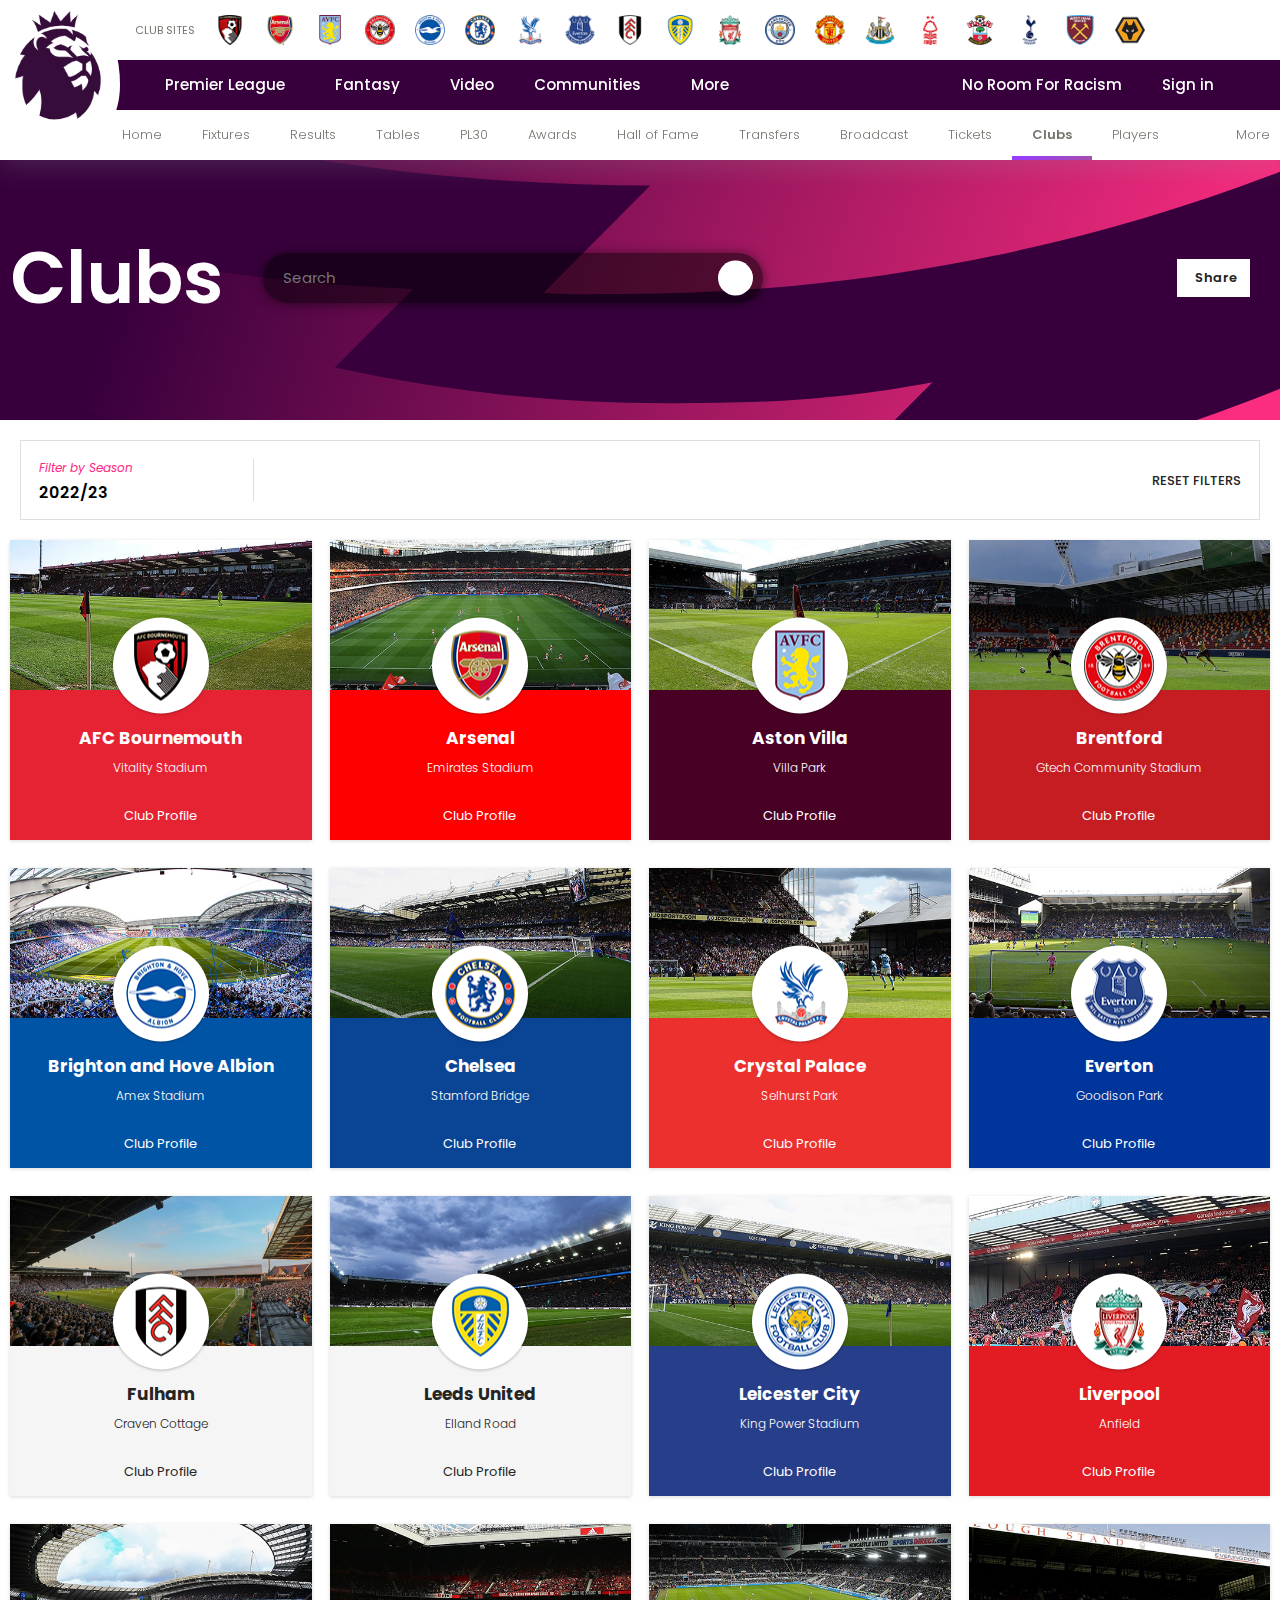
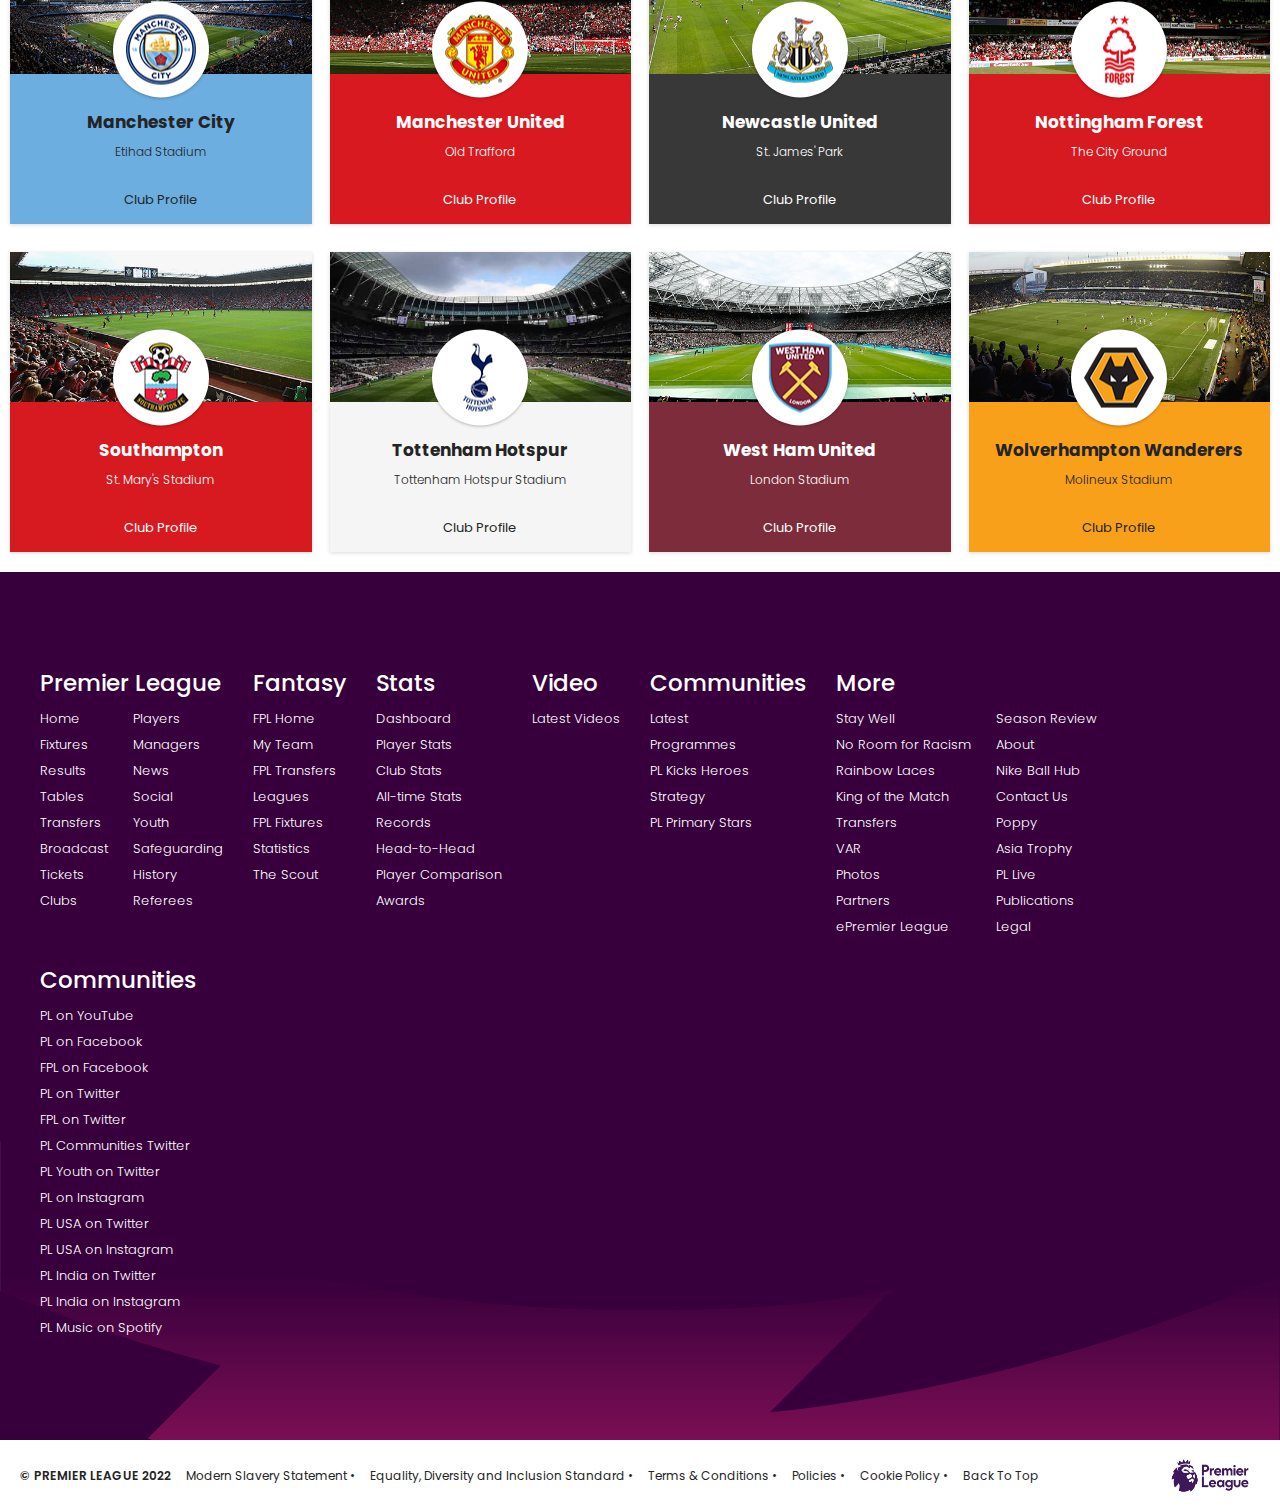
==== index.html @ 2822ce10 "first commit" ====
<!DOCTYPE html>
<html lang="en">

<head>
    <meta charset="UTF-8">
    <meta http-equiv="X-UA-Compatible" content="IE=edge">
    <meta name="viewport" content="width=device-width, initial-scale=1.0">
    <title>Premier League Football News, Fixtures, Scores & Results</title>
    <link rel="stylesheet" href="https://cdnjs.cloudflare.com/ajax/libs/font-awesome/6.2.0/css/all.min.css"
        integrity="sha512-xh6O/CkQoPOWDdYTDqeRdPCVd1SpvCA9XXcUnZS2FmJNp1coAFzvtCN9BmamE+4aHK8yyUHUSCcJHgXloTyT2A=="
        crossorigin="anonymous" referrerpolicy="no-referrer" />
    <link rel="shortcut icon" href="./assets/img/favicon.ico" />
    <link rel="stylesheet" href="./assets/css/style.css">
</head>

<body>
    <div class="wrapper">
        <header>
            <div class="header">
                <div class="header-top">
                    <p>CLUB SITES</p>
                    <a href="#!"><img src="./assets/img/t1.png" alt=""></a>
                    <a href="#!"><img src="./assets/img/t2.png" alt=""></a>
                    <a href="#!"><img src="./assets/img/t3.png" alt=""></a>
                    <a href="#!"><img src="./assets/img/t4.png" alt=""></a>
                    <a href="#!"><img src="./assets/img/t5.png" alt=""></a>
                    <a href="#!"><img src="./assets/img/t6.png" alt=""></a>
                    <a href="#!"><img src="./assets/img/t7.png" alt=""></a>
                    <a href="#!"><img src="./assets/img/t8.png" alt=""></a>
                    <a href="#!"><img src="./assets/img/t9.png" alt=""></a>
                    <a href="#!"><img src="./assets/img/t10.png" alt=""></a>
                    <a href="#!"><img src="./assets/img/t12.png" alt=""></a>
                    <a href="#!"><img src="./assets/img/t13.png" alt=""></a>
                    <a href="#!"><img src="./assets/img/t14.png" alt=""></a>
                    <a href="#!"><img src="./assets/img/t15.png" alt=""></a>
                    <a href="#!"><img src="./assets/img/t16.png" alt=""></a>
                    <a href="#!"><img src="./assets/img/t17.png" alt=""></a>
                    <a href="#!"><img src="./assets/img/t18.png" alt=""></a>
                    <a href="#!"><img src="./assets/img/t19.png" alt=""></a>
                    <a href="#!"><img src="./assets/img/t20.png" alt=""></a>
                </div>
                <div class="header-middle">
                    <ul class="header-menu">
                        <a href="./" class="header-menu-logo">
                            <img src="./assets/img/svgexport-3.png" alt="">
                        </a>

                        <a href="./" class="header-menu-logo-sm">
                            <img src="./assets/img/logo.png" alt="">
                        </a>

                        <li class="header-menu-item">
                            <a href="#!" class="header-menu-link">Premier League
                                <i class="fa-solid fa-caret-down"></i>
                            </a>
                        </li>
                        <li class="header-menu-item">
                            <a href="#!" class="header-menu-link">Fantasy
                                <i class="fa-solid fa-caret-down"></i>
                            </a>
                        </li>
                        <li class="header-menu-item">
                            <a href="#!" class="header-menu-link">Video</a>
                        </li>
                        <li class="header-menu-item">
                            <a href="#!" class="header-menu-link">Communities
                                <i class="fa-solid fa-caret-down"></i>
                            </a>
                        </li>
                        <li class="header-menu-item">
                            <a href="#!" class="header-menu-link">More
                                <i class="fa-solid fa-caret-down"></i>
                            </a>
                        </li>
                    </ul>

                    <div class="header-auth">
                        <a href="#!" class="header-auth-link">No Room For Racism</a>
                        <a href="#!" class="header-auth-link">Sign in</a>
                        <a href="#!" class="header-auth-search">
                            <i class="fa-solid fa-magnifying-glass "></i>
                        </a>
                        <a href="#!" class="header-auth-toggle">
                            <i class="fa-solid fa-bars"></i>
                        </a>

                    </div>
                </div>



                <div class="header-bottom">
                    <ul class="header-nav">
                        <li class="header-nav-item">
                            <a href="#!" class="header-nav-link">
                                Home
                            </a>
                        </li>
                        <li class="header-nav-item">
                            <a href="#!" class="header-nav-link">
                                Fixtures
                            </a>
                        </li>
                        <li class="header-nav-item">
                            <a href="#!" class="header-nav-link">
                                Results
                            </a>
                        </li>
                        <li class="header-nav-item">
                            <a href="#!" class="header-nav-link">
                                Tables
                            </a>
                        </li>
                        <li class="header-nav-item">
                            <a href="#!" class="header-nav-link">
                                PL30
                            </a>
                        </li>
                        <li class="header-nav-item">
                            <a href="#!" class="header-nav-link">
                                Awards
                            </a>
                        </li>
                        <li class="header-nav-item">
                            <a href="#!" class="header-nav-link">
                                Hall of Fame
                            </a>
                        </li>
                        <li class="header-nav-item">
                            <a href="#!" class="header-nav-link">
                                Transfers
                            </a>
                        </li>
                        <li class="header-nav-item">
                            <a href="#!" class="header-nav-link">
                                Broadcast
                            </a>
                        </li>
                        <li class="header-nav-item">
                            <a href="#!" class="header-nav-link">
                                Tickets
                            </a>
                        </li>
                        <li class="header-nav-item">
                            <a href="#!" class="header-nav-link header-nav-active">
                                Clubs
                            </a>
                        </li>
                        <li class="header-nav-item">
                            <a href="#!" class="header-nav-link">
                                Players
                            </a>
                        </li>
                    </ul>
                    <div class="header-bottom-toggle">
                        <a href="#!" class="header-nav-toggle">
                            <i class="fa-solid fa-ellipsis-vertical"></i>
                            More
                        </a>
                    </div>
                </div>


            </div>
        </header>


        <main>
            <div class="hero">
                <div class="hero-main">
                    <div class="hero-title">Clubs</div>
                    <div class="hero-search-box">
                        <div class="hero-search">
                            <input type="text" placeholder="Search">
                            <a href="#!" class="hero-search-btn">
                                <i class="fa-sharp fa-solid fa-magnifying-glass"></i>
                            </a>
                        </div>
                    </div>

                    <div class="hero-share">
                        <div class="hero-share-btn">
                            <i class="fa-solid fa-arrow-up-from-bracket"></i>
                            Share
                        </div>

                        <div class="hero-share-social">
                            <div class="hero-share-social-item">
                                <i class="fa-brands fa-twitter"></i>
                            </div>
                            <div class="hero-share-social-item">
                                <i class="fa-brands fa-facebook"></i>
                            </div>
                            <div class="hero-share-social-item">
                                <i class="fa-solid fa-link"></i>
                            </div>
                            <div class="hero-share-social-item">
                                <i class="fa-regular fa-envelope"></i>
                            </div>
                        </div>
                    </div>
                </div>
            </div>

            <div class="team">
                <div class="filter">
                    <div class="filter-season">
                        <div class="filter-left">
                            <span class="filter-heading">
                                Filter by Season
                            </span>
                            <div class="filter-year">
                                2022/23
                            </div>
                            <i class="fa-solid fa-caret-down"></i>
                        </div>
                        <div class="filter-right">
                            <i class="fa-solid fa-rotate-left"></i>
                            <span>RESET FILTERS</span>
                        </div>

                    </div>
                </div>

                <div class="team-list">
                    <a href="#!" class="team-item text-while bg-1">
                        <div class="team-item-thumb">
                            <img src="./assets/img/st1.jpg" alt="">
                        </div>
                        <div class="team-item-logo">
                            <img src="./assets/img/t1.png" alt="">
                        </div>
                        <div class="team-item-info">
                            <h3 class="team-item-name">
                                AFC Bournemouth
                            </h3>
                            <h3 class="team-item-stadium">
                                Vitality Stadium
                            </h3>

                            <div class="team-item-viewMore">
                                Club Profile
                                <i class="fa-solid fa-arrow-right-long"></i>
                            </div>
                        </div>
                    </a>
                    <a href="#!" class="team-item text-while bg-2">
                        <div class="team-item-thumb">
                            <img src="./assets/img/st2.jpg" alt="">
                        </div>
                        <div class="team-item-logo">
                            <img src="./assets/img/t2.png" alt="">
                        </div>
                        <div class="team-item-info">
                            <h3 class="team-item-name">
                                Arsenal
                            </h3>
                            <h3 class="team-item-stadium">
                                Emirates Stadium
                            </h3>

                            <div class="team-item-viewMore">
                                Club Profile
                                <i class="fa-solid fa-arrow-right-long"></i>
                            </div>
                        </div>
                    </a>
                    <a href="#!" class="team-item text-while bg-3">
                        <div class="team-item-thumb">
                            <img src="./assets/img/st3.jpg" alt="">
                        </div>
                        <div class="team-item-logo">
                            <img src="./assets/img/t3.png" alt="">
                        </div>
                        <div class="team-item-info">
                            <h3 class="team-item-name">
                                Aston Villa
                            </h3>
                            <h3 class="team-item-stadium">
                                Villa Park
                            </h3>

                            <div class="team-item-viewMore">
                                Club Profile
                                <i class="fa-solid fa-arrow-right-long"></i>
                            </div>
                        </div>
                    </a>
                    <a href="#!" class="team-item text-while bg-4">
                        <div class="team-item-thumb">
                            <img src="./assets/img/st4.jpg" alt="">
                        </div>
                        <div class="team-item-logo">
                            <img src="./assets/img/t4.png" alt="">
                        </div>
                        <div class="team-item-info">
                            <h3 class="team-item-name">
                                Brentford
                            </h3>
                            <h3 class="team-item-stadium">
                                Gtech Community Stadium
                            </h3>

                            <div class="team-item-viewMore">
                                Club Profile
                                <i class="fa-solid fa-arrow-right-long"></i>
                            </div>
                        </div>
                    </a>
                    <a href="#!" class="team-item text-while bg-5">
                        <div class="team-item-thumb">
                            <img src="./assets/img/st5.jpg" alt="">
                        </div>
                        <div class="team-item-logo">
                            <img src="./assets/img/t5.png" alt="">
                        </div>
                        <div class="team-item-info">
                            <h3 class="team-item-name">
                                Brighton and Hove Albion
                            </h3>
                            <h3 class="team-item-stadium">
                                Amex Stadium
                            </h3>

                            <div class="team-item-viewMore">
                                Club Profile
                                <i class="fa-solid fa-arrow-right-long"></i>
                            </div>
                        </div>
                    </a>
                    <a href="#!" class="team-item text-while bg-6">
                        <div class="team-item-thumb">
                            <img src="./assets/img/st6.jpg" alt="">
                        </div>
                        <div class="team-item-logo">
                            <img src="./assets/img/t6.png" alt="">
                        </div>
                        <div class="team-item-info">
                            <h3 class="team-item-name">
                                Chelsea
                            </h3>
                            <h3 class="team-item-stadium">
                                Stamford Bridge
                            </h3>

                            <div class="team-item-viewMore">
                                Club Profile
                                <i class="fa-solid fa-arrow-right-long"></i>
                            </div>
                        </div>
                    </a>
                    <a href="#!" class="team-item text-while bg-7">
                        <div class="team-item-thumb">
                            <img src="./assets/img/st7.jpg" alt="">
                        </div>
                        <div class="team-item-logo">
                            <img src="./assets/img/t7.png" alt="">
                        </div>
                        <div class="team-item-info">
                            <h3 class="team-item-name">
                                Crystal Palace
                            </h3>
                            <h3 class="team-item-stadium">
                                Selhurst Park
                            </h3>

                            <div class="team-item-viewMore">
                                Club Profile
                                <i class="fa-solid fa-arrow-right-long"></i>
                            </div>
                        </div>
                    </a>
                    <a href="#!" class="team-item text-while bg-8">
                        <div class="team-item-thumb">
                            <img src="./assets/img/st8.jpg" alt="">
                        </div>
                        <div class="team-item-logo">
                            <img src="./assets/img/t8.png" alt="">
                        </div>
                        <div class="team-item-info">
                            <h3 class="team-item-name">
                                Everton
                            </h3>
                            <h3 class="team-item-stadium">
                                Goodison Park
                            </h3>

                            <div class="team-item-viewMore">
                                Club Profile
                                <i class="fa-solid fa-arrow-right-long"></i>
                            </div>
                        </div>
                    </a>
                    <a href="#!" class="team-item text-black bg-9">
                        <div class="team-item-thumb">
                            <img src="./assets/img/st9.jpg" alt="">
                        </div>
                        <div class="team-item-logo">
                            <img src="./assets/img/t9.png" alt="">
                        </div>
                        <div class="team-item-info">
                            <h3 class="team-item-name">
                                Fulham
                            </h3>
                            <h3 class="team-item-stadium">
                                Craven Cottage
                            </h3>

                            <div class="team-item-viewMore">
                                Club Profile
                                <i class="fa-solid fa-arrow-right-long"></i>
                            </div>
                        </div>
                    </a>
                    <a href="#!" class="team-item text-black bg-10">
                        <div class="team-item-thumb">
                            <img src="./assets/img/st10.jpg" alt="">
                        </div>
                        <div class="team-item-logo">
                            <img src="./assets/img/t10.png" alt="">
                        </div>
                        <div class="team-item-info">
                            <h3 class="team-item-name">
                                Leeds United
                            </h3>
                            <h3 class="team-item-stadium">
                                Elland Road
                            </h3>

                            <div class="team-item-viewMore">
                                Club Profile
                                <i class="fa-solid fa-arrow-right-long"></i>
                            </div>
                        </div>
                    </a>
                    <a href="#!" class="team-item text-while bg-11">
                        <div class="team-item-thumb">
                            <img src="./assets/img/st11.jpg" alt="">
                        </div>
                        <div class="team-item-logo">
                            <img src="./assets/img/t11.png" alt="">
                        </div>
                        <div class="team-item-info">
                            <h3 class="team-item-name">
                                Leicester City

                            </h3>
                            <h3 class="team-item-stadium">
                                King Power Stadium
                            </h3>

                            <div class="team-item-viewMore">
                                Club Profile
                                <i class="fa-solid fa-arrow-right-long"></i>
                            </div>
                        </div>
                    </a>
                    <a href="#!" class="team-item text-while bg-12">
                        <div class="team-item-thumb">
                            <img src="./assets/img/st12.jpg" alt="">
                        </div>
                        <div class="team-item-logo">
                            <img src="./assets/img/t12.png" alt="">
                        </div>
                        <div class="team-item-info">
                            <h3 class="team-item-name">
                                Liverpool
                            </h3>
                            <h3 class="team-item-stadium">
                                Anfield
                            </h3>

                            <div class="team-item-viewMore">
                                Club Profile
                                <i class="fa-solid fa-arrow-right-long"></i>
                            </div>
                        </div>
                    </a>
                    <a href="#!" class="team-item text-black bg-13">
                        <div class="team-item-thumb">
                            <img src="./assets/img/st13.jpg" alt="">
                        </div>
                        <div class="team-item-logo">
                            <img src="./assets/img/t13.png" alt="">
                        </div>
                        <div class="team-item-info">
                            <h3 class="team-item-name">
                                Manchester City
                            </h3>
                            <h3 class="team-item-stadium">

                                Etihad Stadium
                            </h3>

                            <div class="team-item-viewMore">
                                Club Profile
                                <i class="fa-solid fa-arrow-right-long"></i>
                            </div>
                        </div>
                    </a>
                    <a href="./single-club-page.html" class="team-item text-while bg-14">
                        <div class="team-item-thumb">
                            <img src="./assets/img/st14.jpg" alt="">
                        </div>
                        <div class="team-item-logo">
                            <img src="./assets/img/t14.png" alt="">
                        </div>
                        <div class="team-item-info">
                            <h3 class="team-item-name">
                                Manchester United
                            </h3>
                            <h3 class="team-item-stadium">

                                Old Trafford
                            </h3>

                            <div class="team-item-viewMore">
                                Club Profile
                                <i class="fa-solid fa-arrow-right-long"></i>
                            </div>
                        </div>
                    </a>
                    <a href="#!" class="team-item text-while bg-15">
                        <div class="team-item-thumb">
                            <img src="./assets/img/st15.jpg" alt="">
                        </div>
                        <div class="team-item-logo">
                            <img src="./assets/img/t15.png" alt="">
                        </div>
                        <div class="team-item-info">
                            <h3 class="team-item-name">
                                Newcastle United
                            </h3>
                            <h3 class="team-item-stadium">

                                St. James' Park
                            </h3>

                            <div class="team-item-viewMore">
                                Club Profile
                                <i class="fa-solid fa-arrow-right-long"></i>
                            </div>
                        </div>
                    </a>
                    <a href="#!" class="team-item text-while bg-16">
                        <div class="team-item-thumb">
                            <img src="./assets/img/st16.jpg" alt="">
                        </div>
                        <div class="team-item-logo">
                            <img src="./assets/img/t16.png" alt="">
                        </div>
                        <div class="team-item-info">
                            <h3 class="team-item-name">
                                Nottingham Forest

                            </h3>
                            <h3 class="team-item-stadium">
                                The City Ground
                            </h3>

                            <div class="team-item-viewMore">
                                Club Profile
                                <i class="fa-solid fa-arrow-right-long"></i>
                            </div>
                        </div>
                    </a>
                    <a href="#!" class="team-item text-while bg-17">
                        <div class="team-item-thumb">
                            <img src="./assets/img/st17.jpg" alt="">
                        </div>
                        <div class="team-item-logo">
                            <img src="./assets/img/t17.png" alt="">
                        </div>
                        <div class="team-item-info">
                            <h3 class="team-item-name">
                                Southampton
                            </h3>
                            <h3 class="team-item-stadium">
                                St. Mary's Stadium
                            </h3>

                            <div class="team-item-viewMore">
                                Club Profile
                                <i class="fa-solid fa-arrow-right-long"></i>
                            </div>
                        </div>
                    </a>
                    <a href="#!" class="team-item text-black bg-18">
                        <div class="team-item-thumb">
                            <img src="./assets/img/st18.jpg" alt="">
                        </div>
                        <div class="team-item-logo">
                            <img src="./assets/img/t18.png" alt="">
                        </div>
                        <div class="team-item-info">
                            <h3 class="team-item-name">

                                Tottenham Hotspur
                            </h3>
                            <h3 class="team-item-stadium">

                                Tottenham Hotspur Stadium
                            </h3>

                            <div class="team-item-viewMore">
                                Club Profile
                                <i class="fa-solid fa-arrow-right-long"></i>
                            </div>
                        </div>
                    </a>
                    <a href="#!" class="team-item text-while bg-19">
                        <div class="team-item-thumb">
                            <img src="./assets/img/st19.jpg" alt="">
                        </div>
                        <div class="team-item-logo">
                            <img src="./assets/img/t19.png" alt="">
                        </div>
                        <div class="team-item-info">
                            <h3 class="team-item-name">
                                West Ham United

                            </h3>
                            <h3 class="team-item-stadium">
                                London Stadium
                            </h3>

                            <div class="team-item-viewMore">
                                Club Profile
                                <i class="fa-solid fa-arrow-right-long"></i>
                            </div>
                        </div>
                    </a>
                    <a href="#!" class="team-item text-black bg-20">
                        <div class="team-item-thumb">
                            <img src="./assets/img/st20.jpg" alt="">
                        </div>
                        <div class="team-item-logo">
                            <img src="./assets/img/t20.png" alt="">
                        </div>
                        <div class="team-item-info">
                            <h3 class="team-item-name">

                                Wolverhampton Wanderers
                            </h3>
                            <h3 class="team-item-stadium">

                                Molineux Stadium
                            </h3>

                            <div class="team-item-viewMore">
                                Club Profile
                                <i class="fa-solid fa-arrow-right-long"></i>
                            </div>
                        </div>
                    </a>
                </div>
            </div>
        </main>

        <footer>
            <div class="footer">
                <div class="footer-column">
                    <a href="#!" class="footer-column-title">
                        <h3>Premier League</h3>
                    </a>
                    <div class="footer-column-content">
                        <ul>
                            <li class="footer-item">
                                <a href="#!" class="footer-link">
                                    Home
                                </a>
                            </li>
                            <li class="footer-item">
                                <a href="#!" class="footer-link">
                                    Fixtures
                                </a>
                            </li>
                            <li class="footer-item">
                                <a href="#!" class="footer-link">
                                    Results
                                </a>
                            </li>
                            <li class="footer-item">
                                <a href="./table-page.html" class="footer-link">
                                    Tables
                                </a>
                            </li>
                            <li class="footer-item">
                                <a href="#!" class="footer-link">
                                    Transfers
                                </a>
                            </li>
                            <li class="footer-item">
                                <a href="#!" class="footer-link">
                                    Broadcast
                                </a>
                            </li>
                            <li class="footer-item">
                                <a href="#!" class="footer-link">
                                    Tickets
                                </a>
                            </li>
                            <li class="footer-item">
                                <a href="./single-club-page.html" class="footer-link">
                                    Clubs
                                </a>
                            </li>
                        </ul>
                        <ul>
                            <li class="footer-item">
                                <a href="#!" class="footer-link">
                                    Players
                                </a>
                            </li>
                            <li class="footer-item">
                                <a href="#!" class="footer-link">
                                    Managers
                                </a>
                            </li>
                            <li class="footer-item">
                                <a href="#!" class="footer-link">
                                    News
                                </a>
                            </li>
                            <li class="footer-item">
                                <a href="#!" class="footer-link">
                                    Social
                                </a>
                            </li>
                            <li class="footer-item">
                                <a href="#!" class="footer-link">
                                    Youth
                                </a>
                            </li>
                            <li class="footer-item">
                                <a href="#!" class="footer-link">
                                    Safeguarding
                                </a>
                            </li>
                            <li class="footer-item">
                                <a href="#!" class="footer-link">
                                    History
                                </a>
                            </li>
                            <li class="footer-item">
                                <a href="#!" class="footer-link">
                                    Referees
                                </a>
                            </li>
                        </ul>
                    </div>

                </div>

                <div class="footer-column">
                    <a href="#!" class="footer-column-title">
                        <h3>Fantasy</h3>
                    </a>
                    <div class="footer-column-content">
                        <ul>
                            <li class="footer-item">
                                <a href="#!" class="footer-link">
                                    FPL Home
                                    <i class="fa-solid fa-arrow-up-right-from-square"></i>
                                </a>
                            </li>
                            <li class="footer-item">
                                <a href="#!" class="footer-link">
                                    My Team
                                    <i class="fa-solid fa-arrow-up-right-from-square"></i>
                                </a>
                            </li>
                            <li class="footer-item">
                                <a href="#!" class="footer-link">
                                    FPL Transfers
                                    <i class="fa-solid fa-arrow-up-right-from-square"></i>
                                </a>
                            </li>
                            <li class="footer-item">
                                <a href="#!" class="footer-link">
                                    Leagues
                                    <i class="fa-solid fa-arrow-up-right-from-square"></i>
                                </a>
                            </li>
                            <li class="footer-item">
                                <a href="#!" class="footer-link">
                                    FPL Fixtures
                                    <i class="fa-solid fa-arrow-up-right-from-square"></i>
                                </a>
                            </li>
                            <li class="footer-item">
                                <a href="#!" class="footer-link">
                                    Statistics
                                    <i class="fa-solid fa-arrow-up-right-from-square"></i>
                                </a>
                            </li>
                            <li class="footer-item">
                                <a href="#!" class="footer-link">
                                    The Scout
                                    <i class="fa-solid fa-arrow-up-right-from-square"></i>
                                </a>
                            </li>
                        </ul>
                    </div>

                </div>

                <div class="footer-column">
                    <a href="#!" class="footer-column-title">
                        <h3>Stats</h3>
                    </a>
                    <div class="footer-column-content">
                        <ul>
                            <li class="footer-item">
                                <a href="#!" class="footer-link">
                                    Dashboard
                                </a>
                            </li>
                            <li class="footer-item">
                                <a href="#!" class="footer-link">
                                    Player Stats
                                </a>
                            </li>
                            <li class="footer-item">
                                <a href="#!" class="footer-link">
                                    Club Stats
                                </a>
                            </li>
                            <li class="footer-item">
                                <a href="#!" class="footer-link">
                                    All-time Stats
                                </a>
                            </li>
                            <li class="footer-item">
                                <a href="#!" class="footer-link">
                                    Records
                                </a>
                            </li>
                            <li class="footer-item">
                                <a href="#!" class="footer-link">
                                    Head-to-Head
                                </a>
                            </li>
                            <li class="footer-item">
                                <a href="#!" class="footer-link">
                                    Player Comparison
                                </a>
                            </li>
                            <li class="footer-item">
                                <a href="#!" class="footer-link">
                                    Awards
                                </a>
                            </li>
                        </ul>
                    </div>

                </div>

                <div class="footer-column">
                    <a href="#!" class="footer-column-title">
                        <h3>Video</h3>
                    </a>
                    <div class="footer-column-content">
                        <ul>
                            <li class="footer-item">
                                <a href="#!" class="footer-link">
                                    Latest Videos
                                </a>
                            </li>
                        </ul>
                    </div>
                </div>

                <div class="footer-column">
                    <a href="#!" class="footer-column-title">
                        <h3>Communities</h3>
                    </a>
                    <div class="footer-column-content">
                        <ul>
                            <li class="footer-item">
                                <a href="#!" class="footer-link">
                                    Latest
                                </a>
                            </li>
                            <li class="footer-item">
                                <a href="#!" class="footer-link">
                                    Programmes
                                </a>
                            </li>
                            <li class="footer-item">
                                <a href="#!" class="footer-link">
                                    PL Kicks Heroes
                                </a>
                            </li>
                            <li class="footer-item">
                                <a href="#!" class="footer-link">
                                    Strategy
                                </a>
                            </li>
                            <li class="footer-item">
                                <a href="#!" class="footer-link">
                                    PL Primary Stars
                                    <i class="fa-solid fa-arrow-up-right-from-square"></i>
                                </a>
                            </li>
                        </ul>
                    </div>
                </div>

                <div class="footer-column">
                    <a href="#!" class="footer-column-title">
                        <h3>More</h3>
                    </a>
                    <div class="footer-column-content">
                        <ul>
                            <li class="footer-item">
                                <a href="#!" class="footer-link">
                                    Stay Well
                                </a>
                            </li>
                            <li class="footer-item">
                                <a href="#!" class="footer-link">
                                    No Room for Racism
                                </a>
                            </li>
                            <li class="footer-item">
                                <a href="#!" class="footer-link">
                                    Rainbow Laces
                                </a>
                            </li>
                            <li class="footer-item">
                                <a href="#!" class="footer-link">
                                    King of the Match
                                </a>
                            </li>
                            <li class="footer-item">
                                <a href="#!" class="footer-link">
                                    Transfers
                                </a>
                            </li>
                            <li class="footer-item">
                                <a href="#!" class="footer-link">
                                    VAR
                                </a>
                            </li>
                            <li class="footer-item">
                                <a href="#!" class="footer-link">
                                    Photos
                                </a>
                            </li>
                            <li class="footer-item">
                                <a href="#!" class="footer-link">
                                    Partners
                                </a>
                            </li>
                            <li class="footer-item">
                                <a href="#!" class="footer-link">
                                    ePremier League
                                </a>
                            </li>
                        </ul>

                        <ul>
                            <li class="footer-item">
                                <a href="#!" class="footer-link">
                                    Season Review
                                </a>
                            </li>
                            <li class="footer-item">
                                <a href="#!" class="footer-link">
                                    About
                                </a>
                            </li>
                            <li class="footer-item">
                                <a href="#!" class="footer-link">
                                    Nike Ball Hub
                                </a>
                            </li>
                            <li class="footer-item">
                                <a href="#!" class="footer-link">
                                    Contact Us
                                </a>
                            </li>
                            <li class="footer-item">
                                <a href="#!" class="footer-link">
                                    Poppy
                                </a>
                            </li>
                            <li class="footer-item">
                                <a href="#!" class="footer-link">
                                    Asia Trophy
                                </a>
                            </li>
                            <li class="footer-item">
                                <a href="#!" class="footer-link">
                                    PL Live
                                </a>
                            </li>
                            <li class="footer-item">
                                <a href="#!" class="footer-link">
                                    Publications
                                </a>
                            </li>
                            <li class="footer-item">
                                <a href="#!" class="footer-link">
                                    Legal
                                </a>
                            </li>
                        </ul>
                    </div>

                </div>

                <div class="footer-column">
                    <a href="#!" class="footer-column-title">
                        <h3>Communities</h3>
                    </a>
                    <div class="footer-column-content">
                        <ul>
                            <li class="footer-item">
                                <a href="#!" class="footer-link">
                                    PL on YouTube
                                    <i class="fa-solid fa-arrow-up-right-from-square"></i>
                                </a>
                            </li>
                            <li class="footer-item">
                                <a href="#!" class="footer-link">
                                    PL on Facebook
                                    <i class="fa-solid fa-arrow-up-right-from-square"></i>
                                </a>
                            </li>
                            <li class="footer-item">
                                <a href="#!" class="footer-link">
                                    FPL on Facebook
                                    <i class="fa-solid fa-arrow-up-right-from-square"></i>
                                </a>
                            </li>
                            <li class="footer-item">
                                <a href="#!" class="footer-link">
                                    PL on Twitter
                                    <i class="fa-solid fa-arrow-up-right-from-square"></i>
                                </a>
                            </li>
                            <li class="footer-item">
                                <a href="#!" class="footer-link">
                                    FPL on Twitter
                                    <i class="fa-solid fa-arrow-up-right-from-square"></i>
                                </a>
                            </li>
                            <li class="footer-item">
                                <a href="#!" class="footer-link">
                                    PL Communities Twitter
                                    <i class="fa-solid fa-arrow-up-right-from-square"></i>
                                </a>
                            </li>
                            <li class="footer-item">
                                <a href="#!" class="footer-link">
                                    PL Youth on Twitter
                                    <i class="fa-solid fa-arrow-up-right-from-square"></i>
                                </a>
                            </li>
                            <li class="footer-item">
                                <a href="#!" class="footer-link">
                                    PL on Instagram
                                    <i class="fa-solid fa-arrow-up-right-from-square"></i>
                                </a>
                            </li>
                            <li class="footer-item">
                                <a href="#!" class="footer-link">
                                    PL USA on Twitter
                                    <i class="fa-solid fa-arrow-up-right-from-square"></i>
                                </a>
                            </li>
                            <li class="footer-item">
                                <a href="#!" class="footer-link">
                                    PL USA on Instagram
                                    <i class="fa-solid fa-arrow-up-right-from-square"></i>
                                </a>
                            </li>
                            <li class="footer-item">
                                <a href="#!" class="footer-link">
                                    PL India on Twitter
                                    <i class="fa-solid fa-arrow-up-right-from-square"></i>
                                </a>
                            </li>
                            <li class="footer-item">
                                <a href="#!" class="footer-link">
                                    PL India on Instagram
                                    <i class="fa-solid fa-arrow-up-right-from-square"></i>
                                </a>
                            </li>
                            <li class="footer-item">
                                <a href="#!" class="footer-link">
                                    PL Music on Spotify
                                    <i class="fa-solid fa-arrow-up-right-from-square"></i>
                                </a>
                            </li>
                        </ul>
                    </div>
                </div>








            </div>

            <div class="footer-copyright">
                <ul>
                    <li>
                        <a href="#!">© PREMIER LEAGUE 2022</a>
                    </li>
                    <li>
                        <a href="#!">Modern Slavery Statement &#8226;</a>
                    </li>
                    <li>
                        <a href="#!">Equality, Diversity and Inclusion Standard &#8226;</a>
                    </li>
                    <li>
                        <a href="#!">Terms & Conditions &#8226;</a>
                    </li>
                    <li>
                        <a href="#!">Policies &#8226;</a>
                    </li>
                    <li>
                        <a href="#!">Cookie Policy &#8226;</a>
                    </li>
                    <li>
                        <a href="#top">Back To Top
                    </li>
                </ul>
                <img src="./assets/img/Premier_League-Logo.wine.png" alt="">
            </div>
        </footer>
    </div>

    <div class="back-to-top">
        <i class="fa-solid fa-chevron-up"></i>
    </div>


    <script src="./assets/js/main.js"></script>
</body>

</html>
---- assets/css/style.css ----
@import url("https://fonts.googleapis.com/css2?family=Poppins:wght@300;400;500;600;700;800;900&display=swap");
*,
*::before,
*::after {
  box-sizing: border-box;
}

* {
  margin: 0;
  padding: 0;
  font: inherit;
}

body {
  line-height: 1.5;
}

img,
picture,
video,
canvas,
svg {
  display: block;
  max-width: 100%;
}

input,
button,
textarea,
select {
  outline: none;
}

p,
h1,
h2,
h3,
h4,
h5,
h6 {
  overflow-wrap: break-word;
}

.wrapper {
  max-width: 1920px;
  margin: 0 auto;
  position: relative;
  overflow: hidden;
}

.container {
  max-width: 1360px;
  margin: 0 auto;
  padding: 0 20px;
}

.container-fluid {
  max-width: 1660px;
  margin-left: auto;
  margin-right: auto;
  padding: 0 20px;
}

.back-to-top {
  width: 48px;
  height: 48px;
  border-radius: 10px;
  box-shadow: 0 1px 12px 0 rgba(0, 0, 0, 0.5);
  background-color: rgba(0, 0, 0, 0.5);
  z-index: 99;
  display: flex;
  justify-content: center;
  align-items: center;
  position: fixed;
  bottom: 15px;
  right: 25px;
  display: none;
}
.back-to-top i {
  transition: all 0.2s linear;
  color: #fff;
  font-size: 12px;
}

.text-while {
  width: 100%;
  text-align: center;
  color: #fff;
}

.text-black {
  width: 100%;
  text-align: center;
  color: #242424;
}

.d-flex {
  display: flex;
  align-items: center;
}

.df-center {
  display: flex;
  align-items: center;
  justify-content: center;
}

.win {
  background-color: rgb(0, 137, 71);
}

.lose {
  background-color: #d81920;
}

.draw {
  background-color: #76766f;
}

.bg-1 {
  background-color: #e62333;
}

.bg-2 {
  background-color: #fe0002;
}

.bg-3 {
  background-color: #480025;
}

.bg-4 {
  background-color: #c61d23;
}

.bg-5 {
  background-color: #0054a6;
}

.bg-6 {
  background-color: #0a4595;
}

.bg-7 {
  background-color: #eb302e;
}

.bg-8 {
  background-color: #00369c;
}

.bg-9 {
  background-color: #f5f5f5;
}

.bg-10 {
  background-color: #f5f5f5;
}

.bg-11 {
  background-color: #273e8a;
}

.bg-12 {
  background-color: #e31b23;
}

.bg-13 {
  background-color: #6caee0;
}

.bg-14 {
  background-color: #d81920;
}

.bg-15 {
  background-color: #383838;
}

.bg-16 {
  background-color: #d71920;
}

.bg-17 {
  background-color: #d71920;
}

.bg-18 {
  background-color: #f5f5f5;
}

.bg-19 {
  background-color: #7d2c3b;
}

.bg-20 {
  background-color: #f9a01b;
}

body {
  font-size: 16px;
  line-height: 1;
  font-family: "Poppins", sans-serif;
  color: #242424;
  font-weight: 400;
  overflow-x: hidden;
  position: relative;
}

*::selection {
  background: #ff2882;
  color: #fff;
}

html {
  scroll-behavior: smooth;
}

::-webkit-scrollbar {
  width: 6px;
}

::-webkit-scrollbar-thumb {
  background: #888;
  border-radius: 100rem;
}

a {
  text-decoration: none;
}

ul {
  list-style: none;
}

.header {
  background-color: #fff;
  display: flex;
  align-items: center;
  justify-content: center;
  flex-direction: column;
  box-shadow: rgba(149, 157, 165, 0.2) 0px 8px 24px;
  z-index: 999;
  position: fixed;
  width: 100%;
  top: 0;
  left: 0;
  transition: all 0.2s linear;
}
.header-top {
  margin: 15px;
  display: flex;
  align-items: center;
  justify-content: center;
  gap: 20px;
}
.header-top p {
  font-size: 11px;
  color: #76766f;
}
.header-top img {
  width: 30px;
  height: 30px;
  object-fit: cover;
  transition: all 0.2s linear;
  cursor: pointer;
}
.header-top img:hover {
  transform: scale(1.2);
}
.header-middle {
  height: 50px;
  width: 100%;
  display: flex;
  justify-content: space-between;
  align-items: center;
  background-color: #37003c;
  padding: 0 10px;
  padding-left: 20px;
  transition: all 0.2s linear;
}
.header-menu {
  padding-left: 125px;
  display: flex;
  align-items: center;
  list-style: none;
  position: relative;
}
.header-menu-logo {
  width: 125px;
  height: 170px;
  min-height: 125px;
  position: absolute;
  left: -25px;
  top: -75px;
  z-index: 99;
  background-color: #fff;
  display: flex;
  justify-content: center;
  align-items: center;
  border-top-right-radius: 137%;
  border-bottom-right-radius: 85%;
  transition: all 0.2s linear;
}
.header-menu-logo-sm {
  position: absolute;
  left: -20px;
  top: 0;
  z-index: 99;
  display: none;
}
.header-menu-logo img {
  width: 92px;
}
.header-menu-item {
  color: #fff;
}
.header-menu-link {
  text-decoration: none;
  display: flex;
  justify-content: center;
  align-items: center;
  gap: 10px;
  padding: 0 20px;
  line-height: 60px;
  color: inherit;
  font-weight: 500;
  font-size: 15px;
}
.header-menu-link::selection {
  background: #ff2882;
  color: #fff;
}
.header-menu-link i {
  font-size: 11px;
  color: inherit;
}
.header-auth {
  color: #fff;
  display: flex;
  align-items: center;
}
.header-auth-toggle {
  display: none;
}
.header-auth-link {
  padding: 0 20px;
  line-height: 60px;
  color: inherit;
  font-weight: 500;
  font-size: 15px;
  text-decoration: none;
}
.header-auth-link::selection {
  background: #ff2882;
  color: #fff;
}
.header-auth i {
  padding: 0 8px;
  color: #fff;
  margin-left: 20px;
  cursor: pointer;
}
.header-bottom {
  width: 100%;
  height: 50px;
  position: relative;
}
.header-bottom-toggle {
  position: absolute;
  padding: 0 10px;
  line-height: 50px;
  right: 0;
  top: 50%;
  transform: translateY(-50%);
  transition: all 0.2s linear;
  font-size: 13px;
  font-weight: 300;
  color: #76766f;
}
.header-bottom-toggle:hover {
  background-color: #dedede;
}
.header-nav {
  background-color: #fff;
  display: flex;
  justify-content: center;
  align-items: center;
  font-size: 13px;
  font-weight: 300;
  color: #76766f;
}
.header-nav-item {
  line-height: 50px;
  padding: 0 20px;
  color: inherit;
  cursor: pointer;
  position: relative;
}
.header-nav-link {
  display: flex;
  align-items: center;
  gap: 10px;
  color: inherit;
  transition: all 0.2s linear;
}
.header-nav-link::before {
  content: "";
  display: block;
  position: absolute;
  height: 0;
  width: 100%;
  bottom: 0;
  left: 0;
  background: linear-gradient(90deg, #963cff, #a64dae);
  transition: 0.2s;
}
.header-nav-link:hover:before {
  height: 4px;
}
.header-nav-toggle {
  display: flex;
  align-items: center;
  gap: 10px;
  color: inherit;
}
.header-nav-active {
  font-weight: 600;
}
.header-nav-active::before {
  content: "";
  display: block;
  position: absolute;
  height: 0;
  width: 100%;
  bottom: 0;
  left: 0;
  background: linear-gradient(90deg, #963cff, #a64dae);
  transition: 0.2s;
}
.header-nav-active:before {
  height: 4px;
}
@media screen and (max-width: 1200px) {
  .header-top {
    margin: 15px;
    gap: 10px;
  }
  .header-top > img {
    width: 24px;
    height: 24px;
  }
  .header-top > img:hover {
    transform: scale(1.2);
  }
  .header-menu-link {
    font-size: 12px;
    padding: 0 10px;
  }
  .header-menu-logo {
    display: none;
  }
  .header-menu-logo-sm {
    display: flex;
  }
  .header-auth a {
    font-size: 12px;
    padding: 0 10px;
  }
  .header-nav-item {
    font-size: 11px;
    padding: 0 10px;
  }
  .header-bottom-toggle {
    display: none;
  }
}
@media screen and (max-width: 900px) {
  .header-top {
    display: none;
  }
  .header-middle {
    padding-right: 10px;
    overflow: hidden;
  }
  .header-menu-logo-sm {
    left: -20px;
    top: -30px;
  }
  .header-menu-link {
    display: none;
  }
  .header-menu-logo {
    display: none;
  }
  .header-menu-logo-sm {
    display: flex;
  }
  .header-auth-toggle {
    display: flex;
  }
  .header-auth-link {
    padding: 0;
  }
  .header-auth-link:nth-child(1) {
    display: none;
  }
  .header-auth i {
    padding: 0;
  }
  .header-auth a {
    font-size: 12px;
    padding: 0 10px;
  }
  .header-auth a:nth-child(1) {
    display: none;
  }
  .header-bottom {
    display: none;
  }
}

.hide {
  display: none;
}

.show {
  display: flex;
}

.hero {
  background-color: #37003c;
  margin-top: 160px;
  background-image: url(../img/heading-bg-desktop.svg);
  background-position: 100% 100%;
  background-repeat: no-repeat;
  background-size: auto 100%;
  padding-top: 76px;
  padding-right: 0px;
  padding-bottom: 100px;
  padding-left: 0px;
  position: relative;
}
.hero-main {
  display: flex;
  align-items: center;
  justify-content: space-between;
  gap: 40px;
  padding-left: 10px;
  padding-right: 30px;
}
.hero-menu {
  position: absolute;
  bottom: 0;
  left: 10px;
  display: flex;
  gap: 5px;
}
.hero-menu-item {
  width: 118px;
  border-top-left-radius: 4px;
  border-top-right-radius: 4px;
  height: 48px;
  display: flex;
  justify-content: center;
  align-items: center;
  background: #ebebe6;
  cursor: pointer;
  color: #6c6c6c;
  transition: all 0.2s linear;
}
.hero-menu-item a {
  color: inherit;
}
.hero-menu-item-active {
  background: #fff;
}
.hero-menu-item-active a {
  color: #242424;
}
.hero-menu-item:hover {
  background: #ff2882;
}
.hero-menu-item:hover a {
  color: #fff;
}
.hero-menu-link {
  font-weight: 600;
  font-size: 13px;
  color: #242424;
}
.hero-title {
  font-size: 73px;
  font-weight: 600;
  line-height: 84px;
  color: #fff;
}
.hero-title::selection {
  background: #ff2882;
  color: #fff;
}
.hero-search-box {
  flex: 1;
}
.hero-search {
  width: 500px;
  position: relative;
}
.hero-search input {
  width: 500px;
  height: 50px;
  line-height: 50px;
  border: 0;
  color: #fff;
  border-radius: 32px;
  box-shadow: 0 1px 12px 0 rgba(0, 0, 0, 0.5);
  background-color: rgba(0, 0, 0, 0.5);
  border-bottom: 0;
  font-size: 1.5rem;
  padding: 0 65px 0 20px;
  transition: all 0.2s ease;
  font-size: 15px;
  color: #fff;
}
.hero-search input::selection {
  background: #ff2882;
  color: #fff;
}
.hero-search input:focus {
  box-shadow: 0 0 0 1px #ff2882;
  border-radius: 32px;
  outline: 0;
}
.hero-search-btn {
  background: #fff;
  position: absolute;
  right: 10px;
  top: 50%;
  transform: translateY(-50%);
  width: 35px;
  height: 35px;
  background: #fff;
  color: #242424;
  border-radius: 100%;
  transition: all 0.2s;
  cursor: pointer;
  display: flex;
  justify-content: center;
  align-items: center;
}
.hero-search-btn i {
  margin-top: -2px;
  font-size: 18px;
}
.hero-search-btn:hover {
  background-color: #ff2882;
  color: #fff;
}
.hero-share {
  position: relative;
}
.hero-share-social {
  display: flex;
  align-items: center;
  justify-content: center;
  flex-direction: column;
  position: absolute;
  width: 100%;
  bottom: -160px;
  left: 0;
  opacity: 0;
  visibility: hidden;
  transition: all 0.2s linear;
  z-index: 9999;
  box-shadow: rgba(149, 157, 165, 0.2) 0px 8px 24px;
}
.hero-share-social-item {
  width: 100%;
  padding: 10px 0;
  display: flex;
  justify-content: center;
  align-items: center;
  color: #fff;
  cursor: pointer;
  font-size: 20px;
  transition: all 0.2s linear;
}
.hero-share-social-item:nth-child(1) {
  background-color: #00D7FF;
}
.hero-share-social-item:nth-child(1):hover {
  background-color: #fff;
  color: #00D7FF;
}
.hero-share-social-item:nth-child(2) {
  background-color: #0096FF;
}
.hero-share-social-item:nth-child(2):hover {
  background-color: #fff;
  color: #0096FF;
}
.hero-share-social-item:nth-child(3) {
  background-color: #37003c;
}
.hero-share-social-item:nth-child(3):hover {
  background-color: #ff2882;
}
.hero-share-social-item:nth-child(4) {
  background-color: #d81920;
}
.hero-share-social-item:nth-child(4):hover {
  background-color: #ff2882;
  color: #fff;
}
.hero-share-btn {
  width: 73px;
  background-color: #fff;
  line-height: 38px;
  background: #fff;
  font-size: 13px;
  font-weight: 600;
  color: #242424;
  height: auto;
  transition: all 0.2s ease;
  display: flex;
  justify-content: center;
  align-items: center;
  gap: 5px;
  cursor: pointer;
  -webkit-touch-callout: none;
  -webkit-user-select: none;
  -moz-user-select: none;
  -ms-user-select: none;
  -o-user-select: none;
  user-select: none;
}
.hero-share-btn:hover {
  background-color: #ff2882;
  color: #fff;
}
@media screen and (max-width: 1200px) {
  .hero {
    margin-top: 154px;
    padding-top: 50px;
    padding-right: 0px;
    padding-left: 0px;
  }
  .hero-main {
    display: flex;
    align-items: center;
    justify-content: center;
    flex-wrap: wrap;
    gap: 25px;
    padding-left: 10px;
    padding-right: 10px;
  }
  .hero-title {
    font-size: 50px;
    line-height: 50px;
  }
  .hero-search-box {
    flex: 0;
  }
  .hero-search {
    width: 500px;
  }
  .hero-search input {
    width: 500px;
    height: 50px;
    line-height: 50px;
  }
}
@media screen and (max-width: 900px) {
  .hero {
    margin-top: 50px;
  }
}
@media screen and (max-width: 767px) {
  .hero {
    padding-top: 50px;
    padding-right: 0px;
    padding-left: 0px;
  }
  .hero-main {
    flex-direction: column;
  }
  .hero-title {
    font-size: 40px;
    line-height: 50px;
  }
  .hero-search {
    width: 450px;
  }
  .hero-search input {
    width: 450px;
  }
}
@media screen and (max-width: 450px) {
  .hero {
    padding-top: 50px;
    padding-right: 0px;
    padding-left: 0px;
    line-height: 50px;
  }
  .hero-main {
    flex-direction: column;
  }
  .hero-search {
    width: 260px;
  }
  .hero-search input {
    width: 260px;
  }
}

.visible {
  opacity: 1;
  visibility: visible;
}

.filter {
  border: 1px solid #dedede;
  padding: 18px;
  margin: 20px 10px;
}
.filter-season {
  display: flex;
  align-items: center;
  justify-content: flex-end;
  gap: 20px;
}
.filter-left {
  position: relative;
  padding-right: 120px;
  border-right: 1px solid #dedede;
}
.filter-left i {
  position: absolute;
  top: 50%;
  right: 20px;
  transform: translateY(-50%);
  cursor: pointer;
  font-size: 14px;
}
.filter-left i:hover {
  color: #ff2882;
}
.filter-heading {
  font-style: italic;
  font-size: 12px;
  color: #ff2882;
  cursor: pointer;
}
.filter-year {
  margin-top: 10px;
  cursor: pointer;
  font-weight: 600;
  color: #000;
  transition: all 0.2s linear;
}
.filter-year:hover {
  color: #ff2882;
}
.filter-right {
  flex: 1;
  display: flex;
  justify-content: flex-end;
  font-size: 13px;
  font-weight: 500;
  cursor: pointer;
  transition: all 0.1s linear;
}
.filter-right:hover {
  color: #ff2882;
}
@media screen and (max-width: 1023.98px) {
  .filter {
    display: none;
  }
}

.team {
  padding: 0 10px;
}
.team-list {
  display: grid;
  grid-template-columns: repeat(auto-fit, minmax(250px, 1fr));
  grid-column-gap: 18px;
  grid-row-gap: 28px;
  margin-bottom: 20px;
}
.team-item {
  width: 100%;
  height: 300px;
  position: relative;
  cursor: pointer;
  box-shadow: 0 1px 4px 0 rgba(0, 0, 0, 0.15);
}
.team-item:hover .team-item-thumb img {
  transform: scale(1.1);
}
.team-item-thumb {
  width: 100%;
  height: 150px;
  overflow: hidden;
}
.team-item-thumb img {
  transition: all 1.5s ease-in-out;
  width: 100%;
  height: 100%;
  object-fit: cover;
}
.team-item-logo {
  width: 96px;
  height: 96px;
  border-radius: 100rem;
  background-color: #fff;
  display: flex;
  justify-content: center;
  align-items: center;
  position: absolute;
  top: 38%;
  left: 50%;
  transform: translate(-50%, -38%);
  box-shadow: 0 1px 3px 0 rgba(0, 0, 0, 0.25);
}
.team-item-name {
  font-size: 17px;
  font-weight: 700;
  width: 100%;
  text-align: center;
  margin-top: 40px;
}
.team-item-stadium {
  margin-top: 15px;
  font-weight: 300;
  font-size: 12px;
}
.team-item-viewMore {
  margin-top: 35px;
  font-size: 13px;
  font-weight: 400;
}
@media screen and (max-width: 375px) {
  .team {
    padding: 0 10px;
    margin-top: -20px;
  }
  .team-filter-left {
    padding-right: 50px;
  }
  .team-filter-heading {
    font-style: italic;
    font-size: 10px;
    color: #ff2882;
    cursor: pointer;
  }
  .team-filter-year {
    margin-top: 5px;
    font-size: 14px;
  }
  .team-filter-right {
    font-size: 10px;
  }
}

.block {
  height: 100vh;
  width: 100%;
  background-color: rgb(0, 137, 71);
}

.footer {
  padding: 100px 40px;
  background: #37003c;
  background-image: url(../img/pl-footer.svg);
  background-position: bottom;
  background-size: 100% auto;
  background-repeat: no-repeat;
  display: flex;
  flex-wrap: wrap;
  gap: 30px;
  color: #fff;
}
.footer-copyright {
  width: 100%;
  padding: 2px 20px;
  background-color: #fff;
  display: flex;
  align-items: center;
  justify-content: space-between;
}
.footer-copyright ul {
  display: flex;
  gap: 15px;
}
.footer-copyright ul li a {
  font-size: 12px;
  cursor: pointer;
  color: #242424;
  transition: all 0.2s linear;
}
.footer-copyright ul li a:hover {
  color: #ff2882;
}
.footer-copyright ul li:nth-child(1) {
  font-weight: 600;
  font-size: 16px;
}
.footer-copyright img {
  width: 100px;
}
.footer-column h3 {
  font-weight: 500;
  font-size: 23px;
  margin-bottom: 10px;
  color: #fff;
}
.footer-column-content {
  display: flex;
  justify-content: space-between;
  gap: 25px;
}
.footer-item {
  width: 100%;
  padding: 5px 0;
  text-overflow: ellipsis;
}
.footer-link {
  color: #fff;
  font-weight: 300;
  font-size: 13px;
  transition: all 0.2s linear;
}
.footer-link i {
  color: #ff2882;
  margin-left: 5px;
}
.footer-link:hover {
  color: #ff2882;
}
@media screen and (max-width: 787px) {
  .footer {
    flex-wrap: wrap;
    gap: 40px;
  }
  .footer-copyright {
    padding: 50px;
    flex-direction: column;
  }
  .footer-copyright ul {
    display: flex;
    flex-direction: column;
    justify-content: center;
    align-items: center;
    gap: 25px;
  }
  .footer-copyright ul li a {
    font-size: 12px;
    cursor: pointer;
    color: #242424;
    transition: all 0.2s linear;
  }
  .footer-copyright ul li a:hover {
    color: #ff2882;
  }
  .footer-copyright ul li:nth-child(1) {
    font-weight: 600;
    font-size: 16px;
  }
  .footer-copyright img {
    width: 100px;
  }
  .footer-column {
    width: 100%;
    padding-bottom: 50px;
    border-bottom: 1px solid rgba(255, 255, 255, 0.2);
  }
  .footer-column h3 {
    font-weight: 500;
    font-size: 23px;
    margin-bottom: 10px;
    color: #fff;
  }
  .footer-column-content {
    display: flex;
    justify-content: space-between;
    gap: 25px;
  }
  .footer-item {
    width: 100%;
    padding: 5px 0;
    text-overflow: ellipsis;
  }
  .footer-link {
    color: #fff;
    font-weight: 300;
    font-size: 14px;
    transition: all 0.2s linear;
  }
  .footer-link i {
    color: #ff2882;
    margin-left: 5px;
  }
  .footer-link:hover {
    color: #ff2882;
  }
}

/*# sourceMappingURL=style.css.map */
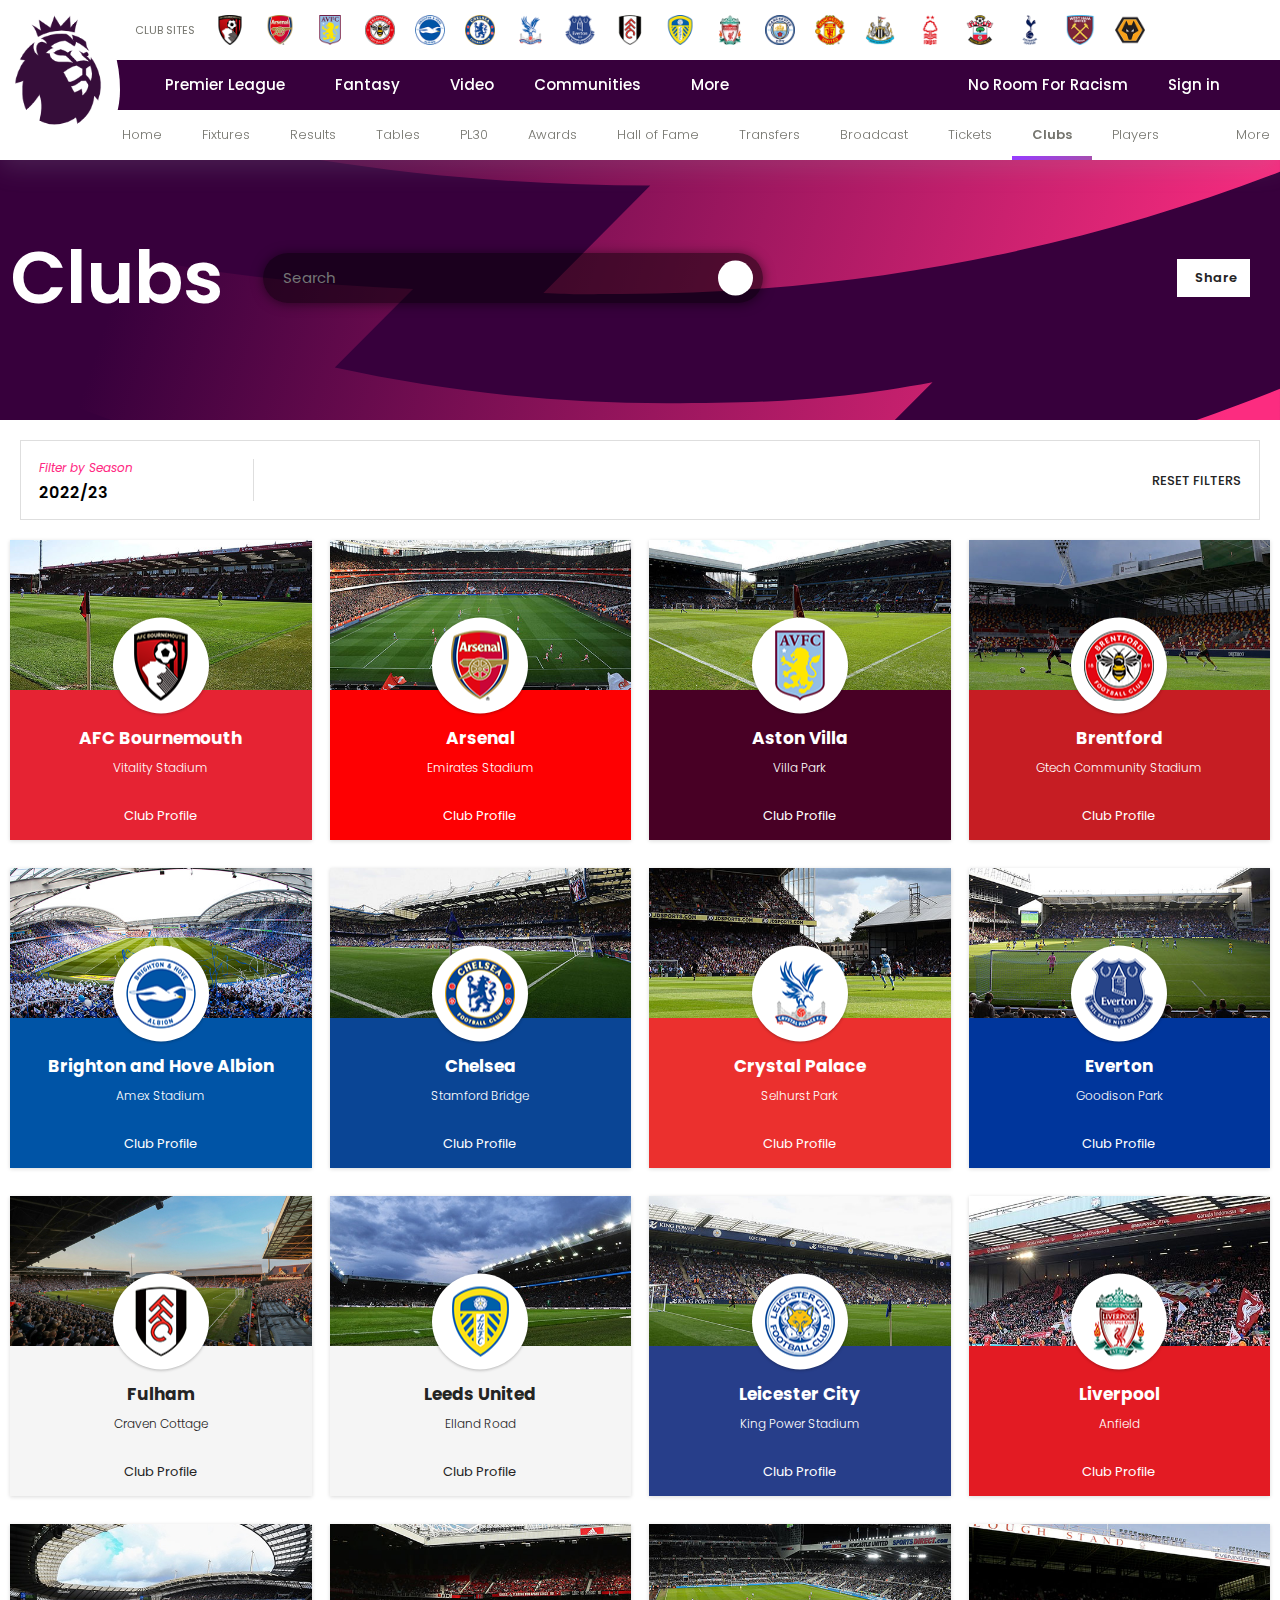
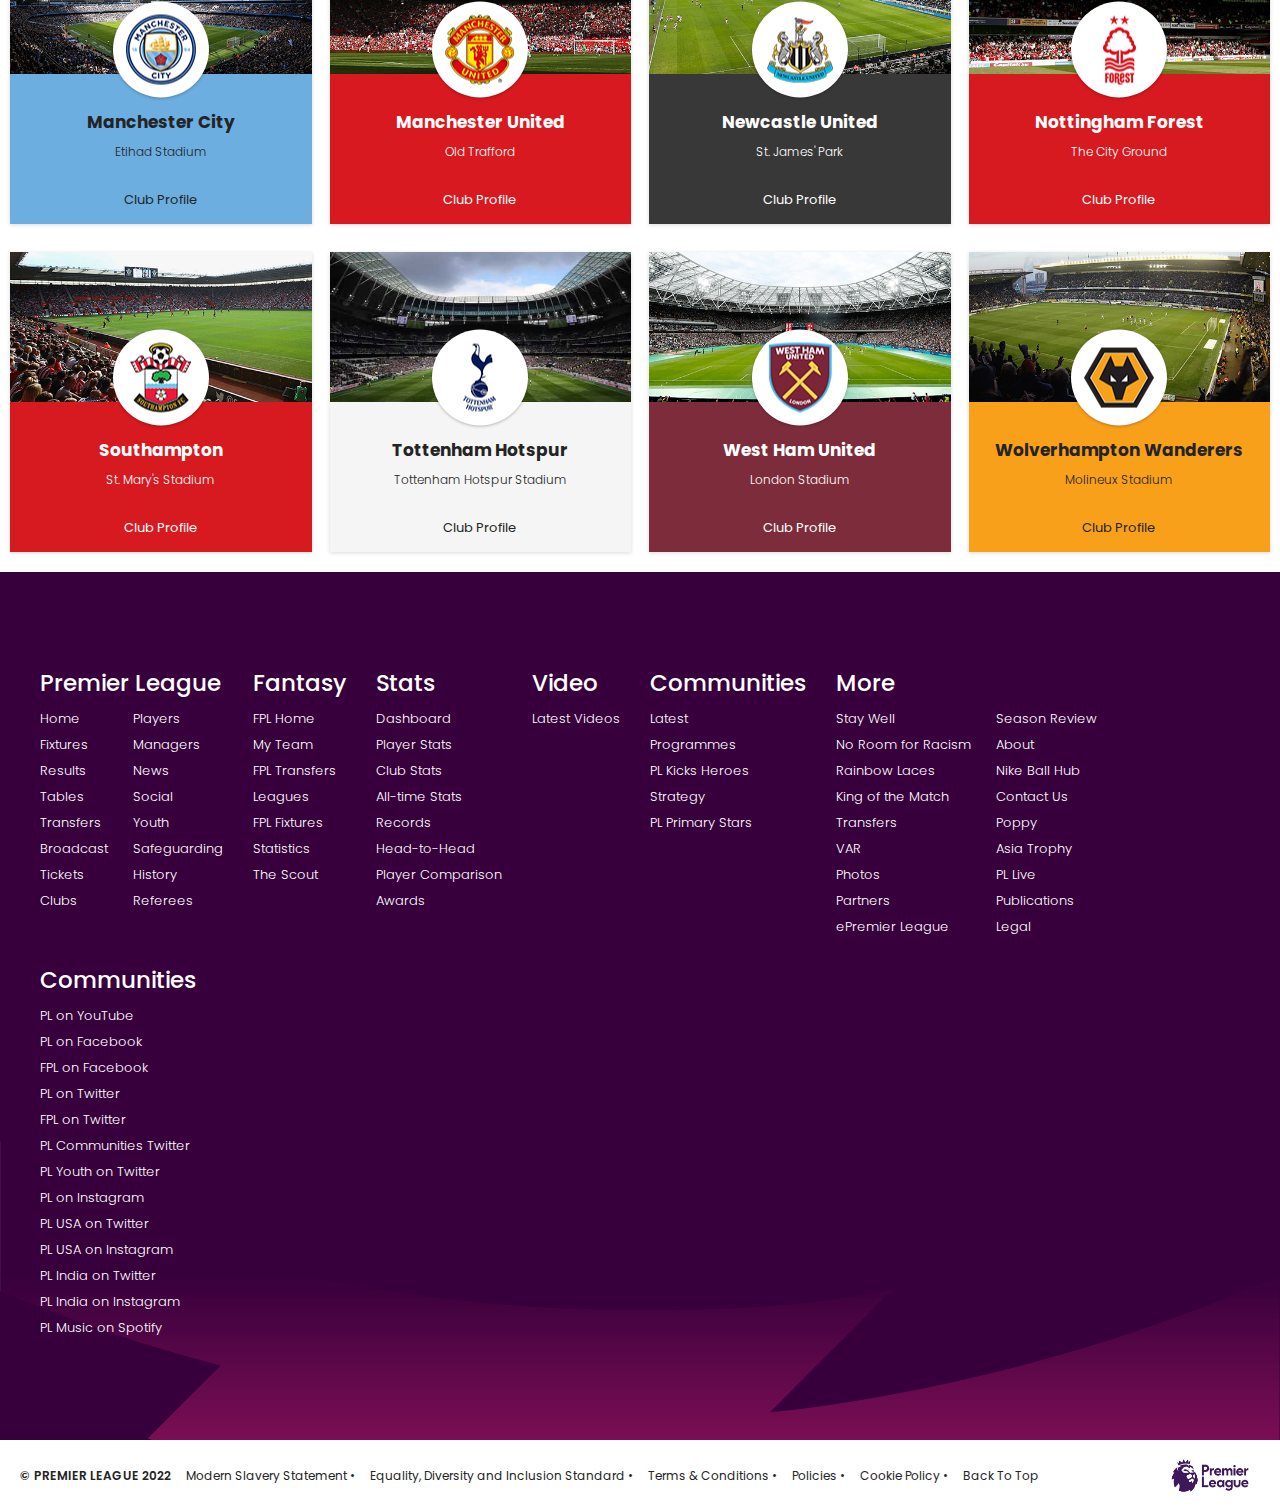
==== commit d8381d7a: "done" ====
--- a/index.html
+++ b/index.html
@@ -80,15 +80,98 @@
                         <a href="#!" class="header-auth-search">
                             <i class="fa-solid fa-magnifying-glass "></i>
                         </a>
-                        <a href="#!" class="header-auth-toggle">
+                        <label for="header-checkbox" class="header-auth-toggle">
                             <i class="fa-solid fa-bars"></i>
-                        </a>
+                        </label>
+                        <input type="checkbox" class="header-checkbox" id="header-checkbox">
+
+
+                        <div class="header-mobile">
+                            <div class="header-mobile-head">
+                                <img src="./assets/img/Premier_League-Logo-header.png" alt="">
+
+                                <div class="header-mobile-right">
+                                    <a href="#!" class="header-mobile-link">No Room For Racism</a>
+                                    <a href="#!" class="header-mobile-link">Sign in</a>
+                                    <a href="#!" class="header-mobile-search">
+                                        <i class="fa-solid fa-magnifying-glass "></i>
+                                    </a>
+                                    <label for="header-checkbox" class="header-mobile-toggle-exit">
+                                        <i class="fa-sharp fa-solid fa-xmark"></i>
+                                    </label>
+
+                                </div>
+                            </div>
+
+                            <ul class="header-mobile-menu">
+                                <li class="header-mobile-menu-item header-mobile-menu-item-active">
+                                    <a href="#!">
+                                        <i class="fa-solid fa-futbol"></i>
+                                        Premier League
+                                        <i class="fa-solid fa-caret-down"></i>
+                                    </a>
+
+                                    <ul class="header-mobile-sub-menu">
+                                        <li class="header-mobile-sub-menu-item">Home</li>
+                                        <li class="header-mobile-sub-menu-item">Fixtures</li>
+                                        <li class="header-mobile-sub-menu-item">Results</li>
+                                        <li class="header-mobile-sub-menu-item">Table</li>
+                                        <li class="header-mobile-sub-menu-item">PL30</li>
+                                        <li class="header-mobile-sub-menu-item">Awards</li>
+                                        <li class="header-mobile-sub-menu-item">Hall of Fame</li>
+                                        <li class="header-mobile-sub-menu-item">Transfers</li>
+                                        <li class="header-mobile-sub-menu-item">Broadcast</li>
+                                        <li class="header-mobile-sub-menu-item">Tickets</li>
+                                        <li class="header-mobile-sub-menu-item">Clubs</li>
+                                        <li class="header-mobile-sub-menu-item">Players</li>
+                                        <li class="header-mobile-sub-menu-item">Managers</li>
+                                        <li class="header-mobile-sub-menu-item">News</li>
+                                        <li class="header-mobile-sub-menu-item">Social</li>
+                                        <li class="header-mobile-sub-menu-item">Youth</li>
+                                    </ul>
+                                </li>
+                                <li class="header-mobile-menu-item">
+                                    <a href="#!">
+                                        <i class="fa-solid fa-trophy"></i>
+                                        Fantasy
+                                        <i class="fa-solid fa-caret-down"></i>
+                                    </a>
+                                </li>
+                                <li class="header-mobile-menu-item">
+                                    <a href="#!">
+                                        <i class="fa-sharp fa-solid fa-video"></i>
+                                        Video
+                                        <i class="fa-solid fa-caret-down"></i>
+                                    </a>
+                                </li>
+                                <li class="header-mobile-menu-item">
+                                    <a href="#!">
+                                        <i class="fa-solid fa-users"></i>
+                                        Communities
+                                        <i class="fa-solid fa-caret-down"></i>
+                                    </a>
+                                </li>
+
+                                <li class="header-mobile-menu-item">
+                                    <a href="#!">
+                                        <i class="fa-solid fa-ellipsis-vertical"></i>
+                                        More
+                                        <i class="fa-solid fa-caret-down"></i>
+                                    </a>
+                                </li>
+
+                                <li class="header-mobile-menu-item">
+                                    <a href="#!">
+                                        <i class="fa-sharp fa-solid fa-shield"></i>
+                                        Clubs
+                                        <i class="fa-solid fa-caret-down"></i>
+                                    </a>
+                                </li>
+                            </ul>
+                        </div>
 
                     </div>
                 </div>
-
-
-
                 <div class="header-bottom">
                     <ul class="header-nav">
                         <li class="header-nav-item">
@@ -159,10 +242,11 @@
                         </a>
                     </div>
                 </div>
-
-
             </div>
+
+
         </header>
+
 
 
         <main>
--- a/assets/css/style.css
+++ b/assets/css/style.css
@@ -233,6 +233,11 @@
   list-style: none;
 }
 
+@media screen and (max-width: 900px) {
+  ::-webkit-scrollbar {
+    display: none;
+  }
+}
 .header {
   background-color: #fff;
   display: flex;
@@ -275,12 +280,12 @@
   justify-content: space-between;
   align-items: center;
   background-color: #37003c;
-  padding: 0 10px;
   padding-left: 20px;
   transition: all 0.2s linear;
 }
 .header-menu {
   padding-left: 125px;
+  height: 50px;
   display: flex;
   align-items: center;
   list-style: none;
@@ -305,7 +310,7 @@
 .header-menu-logo-sm {
   position: absolute;
   left: -20px;
-  top: 0;
+  top: -5px;
   z-index: 99;
   display: none;
 }
@@ -336,6 +341,7 @@
   color: inherit;
 }
 .header-auth {
+  height: 50px;
   color: #fff;
   display: flex;
   align-items: center;
@@ -349,16 +355,18 @@
   color: inherit;
   font-weight: 500;
   font-size: 15px;
+  height: 50px;
+  line-height: 50px;
   text-decoration: none;
 }
 .header-auth-link::selection {
   background: #ff2882;
   color: #fff;
 }
-.header-auth i {
-  padding: 0 8px;
-  color: #fff;
-  margin-left: 20px;
+.header-auth i,
+.header-auth label {
+  padding: 0 20px;
+  color: #fff;
   cursor: pointer;
 }
 .header-bottom {
@@ -441,6 +449,101 @@
 .header-nav-active:before {
   height: 4px;
 }
+.header-checkbox {
+  display: none;
+}
+.header-checkbox:checked ~ .header-mobile {
+  transform: translateX(0%);
+}
+.header-mobile {
+  position: fixed;
+  top: 0;
+  left: 0;
+  bottom: 0;
+  right: 0;
+  background-color: #37003c;
+  z-index: 9999999 !important;
+  transform: translateX(-100%);
+  transition: transform 0.2s linear;
+}
+.header-mobile-head {
+  height: 60px;
+  background-color: #37003c;
+  display: flex;
+  align-items: center;
+  justify-content: space-between;
+  border-bottom: 1px solid #e90052;
+  overflow: hidden;
+  position: relative;
+}
+.header-mobile-head img {
+  width: 100px;
+  margin: 0 20px;
+}
+.header-mobile-right {
+  display: flex;
+  align-items: center;
+}
+.header-mobile-link {
+  padding: 0 20px;
+  height: 50px;
+  line-height: 50px;
+  color: inherit;
+  font-weight: 500;
+  font-size: 15px;
+}
+.header-mobile-link:first-child {
+  display: none;
+}
+.header-mobile-toggle-exit {
+  font-size: 18px;
+  height: 60px;
+  width: 60px;
+  display: flex;
+  justify-content: center;
+  align-items: center;
+  background-color: #e90052;
+  margin-left: 10px;
+}
+.header-mobile-sub-menu {
+  position: absolute;
+  width: 185%;
+  top: 0;
+  right: calc(-185% - 2px);
+  height: 100vh;
+  background-color: #fff;
+  overflow: scroll;
+}
+.header-mobile-sub-menu-item {
+  padding: 20px;
+  font-size: 12px;
+  font-weight: 500;
+  color: #242424;
+  border-bottom: 1px solid #dedede;
+}
+.header-mobile-menu {
+  position: absolute;
+  top: 60px;
+  left: 0;
+  bottom: 0;
+  width: 35%;
+  color: #fff;
+  display: flex;
+  flex-direction: column;
+}
+.header-mobile-menu-item {
+  background: #37003c;
+  padding: 20px;
+}
+.header-mobile-menu-item-active {
+  background: #4e0056;
+}
+.header-mobile-menu-item a {
+  color: #fff;
+  display: flex;
+  align-items: center;
+  gap: 10px;
+}
 @media screen and (max-width: 1200px) {
   .header-top {
     margin: 15px;
@@ -480,12 +583,11 @@
     display: none;
   }
   .header-middle {
-    padding-right: 10px;
     overflow: hidden;
   }
   .header-menu-logo-sm {
     left: -20px;
-    top: -30px;
+    top: -5px;
   }
   .header-menu-link {
     display: none;
@@ -502,7 +604,7 @@
   .header-auth-link {
     padding: 0;
   }
-  .header-auth-link:nth-child(1) {
+  .header-auth-link:first-child {
     display: none;
   }
   .header-auth i {
@@ -511,9 +613,6 @@
   .header-auth a {
     font-size: 12px;
     padding: 0 10px;
-  }
-  .header-auth a:nth-child(1) {
-    display: none;
   }
   .header-bottom {
     display: none;
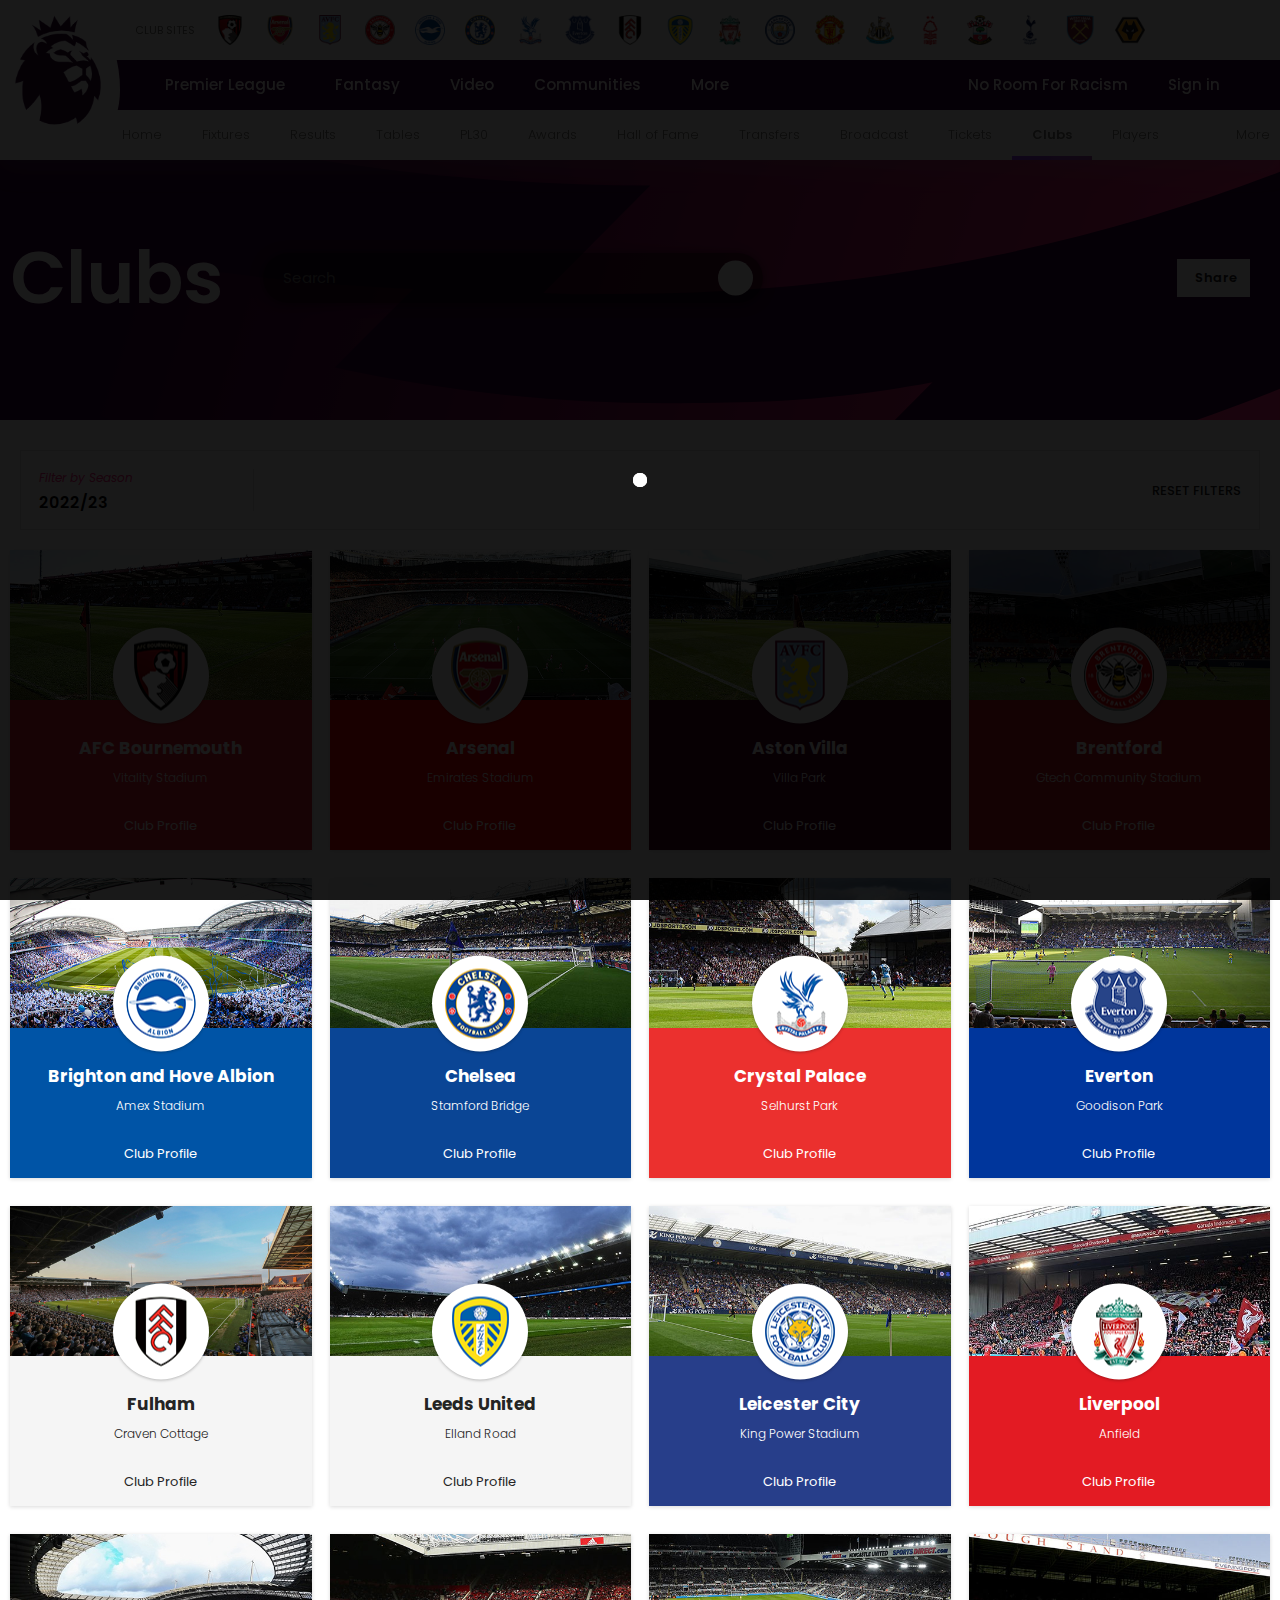
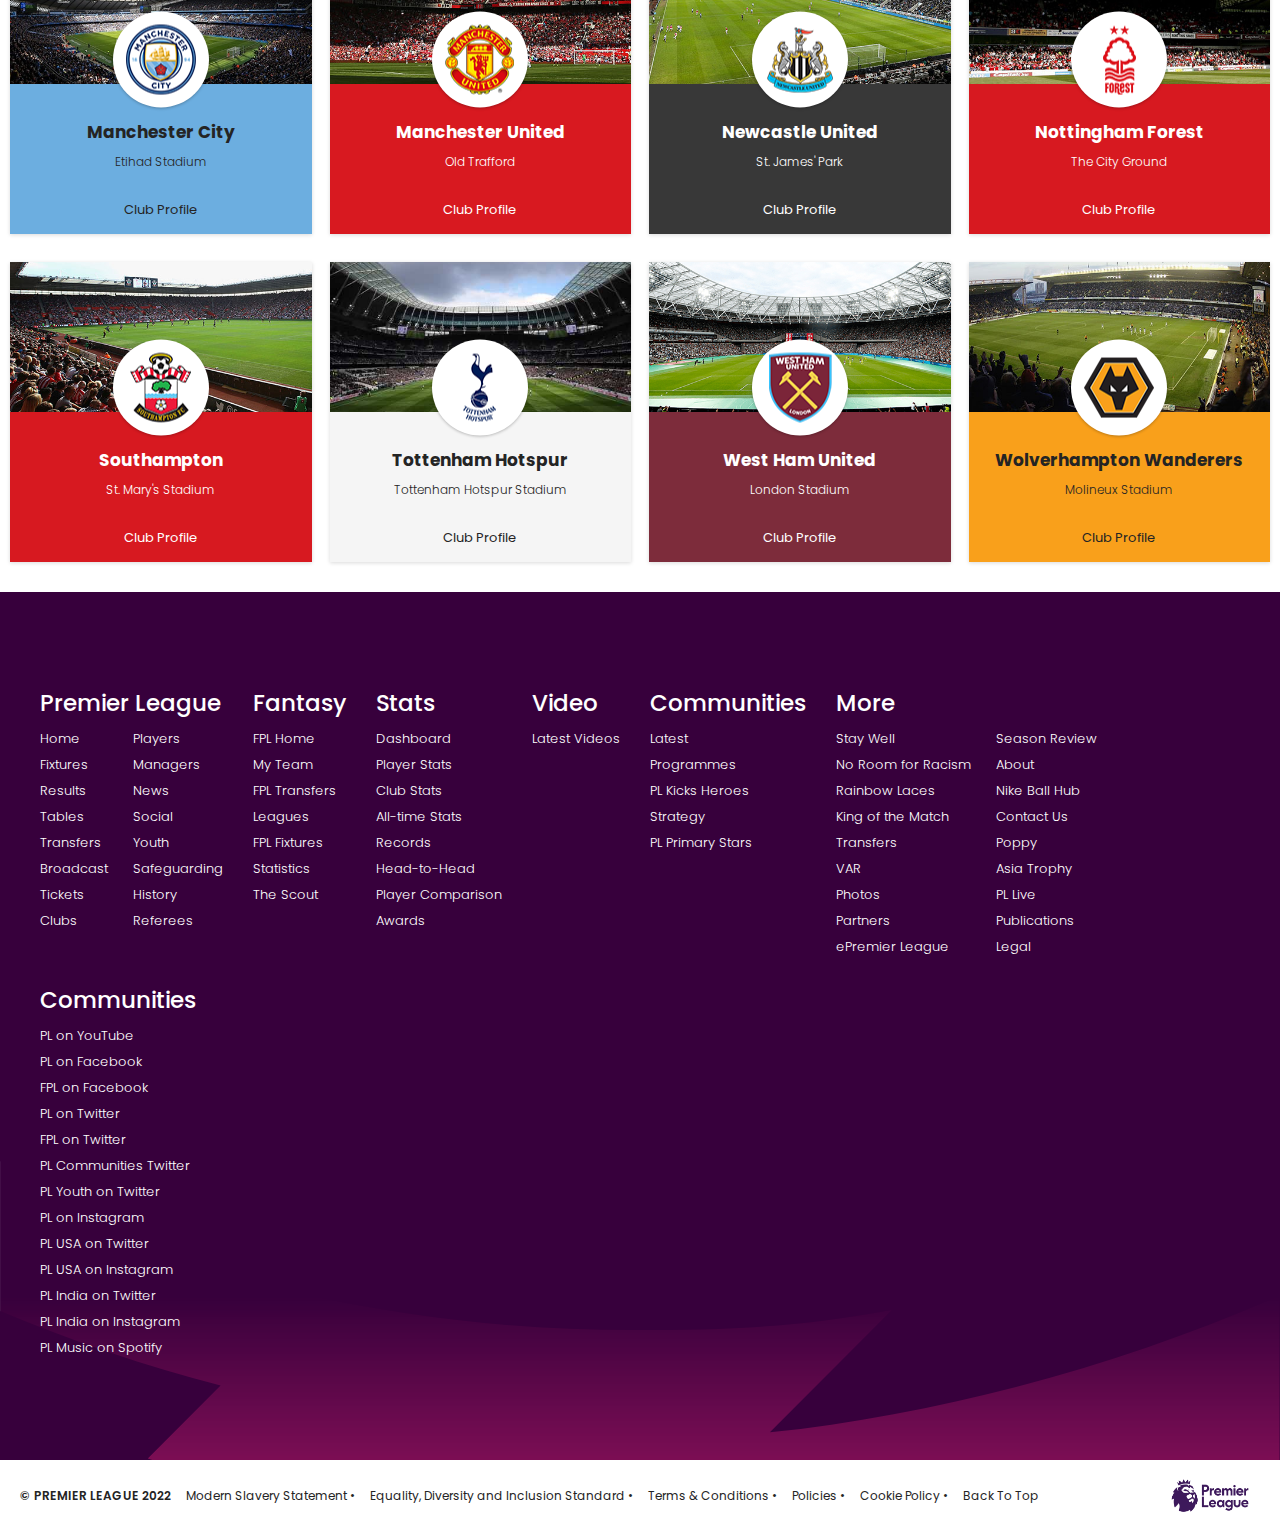
==== commit 951cc286: "success" ====
--- a/index.html
+++ b/index.html
@@ -15,6 +15,17 @@
 
 <body>
     <div class="wrapper">
+
+        <div class="loader">
+            <div class="follow-the-leader">
+                <div></div>
+                <div></div>
+                <div></div>
+                <div></div>
+                <div></div>
+            </div>
+        </div>
+
         <header>
             <div class="header">
                 <div class="header-top">
@@ -41,11 +52,11 @@
                 </div>
                 <div class="header-middle">
                     <ul class="header-menu">
-                        <a href="./" class="header-menu-logo">
+                        <a href="/" class="header-menu-logo">
                             <img src="./assets/img/svgexport-3.png" alt="">
                         </a>
 
-                        <a href="./" class="header-menu-logo-sm">
+                        <a href="/" class="header-menu-logo-sm">
                             <img src="./assets/img/logo.png" alt="">
                         </a>
 
@@ -161,7 +172,7 @@
                                 </li>
 
                                 <li class="header-mobile-menu-item">
-                                    <a href="#!">
+                                    <a href="./table-page.html">
                                         <i class="fa-sharp fa-solid fa-shield"></i>
                                         Clubs
                                         <i class="fa-solid fa-caret-down"></i>
@@ -190,7 +201,7 @@
                             </a>
                         </li>
                         <li class="header-nav-item">
-                            <a href="#!" class="header-nav-link">
+                            <a href="./table-page.html" class="header-nav-link">
                                 Tables
                             </a>
                         </li>
@@ -225,7 +236,7 @@
                             </a>
                         </li>
                         <li class="header-nav-item">
-                            <a href="#!" class="header-nav-link header-nav-active">
+                            <a href="./single-club-page.html" class="header-nav-link header-nav-active">
                                 Clubs
                             </a>
                         </li>
@@ -246,8 +257,6 @@
 
 
         </header>
-
-
 
         <main>
             <div class="hero">
--- a/assets/css/style.css
+++ b/assets/css/style.css
@@ -197,6 +197,77 @@
   background-color: #f9a01b;
 }
 
+.loader {
+  position: fixed;
+  background-color: rgba(0, 0, 0, 0.9);
+  top: 0;
+  left: 0;
+  bottom: 0;
+  right: 0;
+  z-index: 9999999;
+}
+
+@keyframes follow-the-leader {
+  0% {
+    -webkit-transform: rotate(0deg) translateY(-200%);
+    transform: rotate(0deg) translateY(-200%);
+  }
+  60%, 100% {
+    -webkit-transform: rotate(360deg) translateY(-200%);
+    transform: rotate(360deg) translateY(-200%);
+  }
+}
+.follow-the-leader {
+  height: 14px;
+  position: relative;
+  margin: 30px auto;
+  width: 14px;
+  position: absolute;
+  top: 50%;
+  left: 50%;
+  transform: translate(-50%, -50%);
+}
+
+.follow-the-leader div {
+  -webkit-animation: follow-the-leader 1.875s infinite backwards;
+  animation: follow-the-leader 1.875s infinite backwards;
+  background-color: #ffffff;
+  border-radius: 100%;
+  height: 100%;
+  position: absolute;
+  width: 100%;
+}
+
+.follow-the-leader div:nth-child(1) {
+  -webkit-animation-delay: 0.15s;
+  animation-delay: 0.15s;
+  background-color: rgba(255, 255, 255, 0.9);
+}
+
+.follow-the-leader div:nth-child(2) {
+  -webkit-animation-delay: 0.3s;
+  animation-delay: 0.3s;
+  background-color: rgba(255, 255, 255, 0.8);
+}
+
+.follow-the-leader div:nth-child(3) {
+  -webkit-animation-delay: 0.45s;
+  animation-delay: 0.45s;
+  background-color: rgba(255, 255, 255, 0.7);
+}
+
+.follow-the-leader div:nth-child(4) {
+  -webkit-animation-delay: 0.6s;
+  animation-delay: 0.6s;
+  background-color: rgba(255, 255, 255, 0.6);
+}
+
+.follow-the-leader div:nth-child(5) {
+  -webkit-animation-delay: 0.75s;
+  animation-delay: 0.75s;
+  background-color: rgba(255, 255, 255, 0.5);
+}
+
 body {
   font-size: 16px;
   line-height: 1;
@@ -214,15 +285,6 @@
 
 html {
   scroll-behavior: smooth;
-}
-
-::-webkit-scrollbar {
-  width: 6px;
-}
-
-::-webkit-scrollbar-thumb {
-  background: #888;
-  border-radius: 100rem;
 }
 
 a {
@@ -509,7 +571,7 @@
   position: absolute;
   width: 185%;
   top: 0;
-  right: calc(-185% - 2px);
+  right: calc(-185% - 1px);
   height: 100vh;
   background-color: #fff;
   overflow: scroll;
@@ -979,7 +1041,7 @@
 }
 
 .team {
-  padding: 0 10px;
+  padding: 10px;
 }
 .team-list {
   display: grid;
